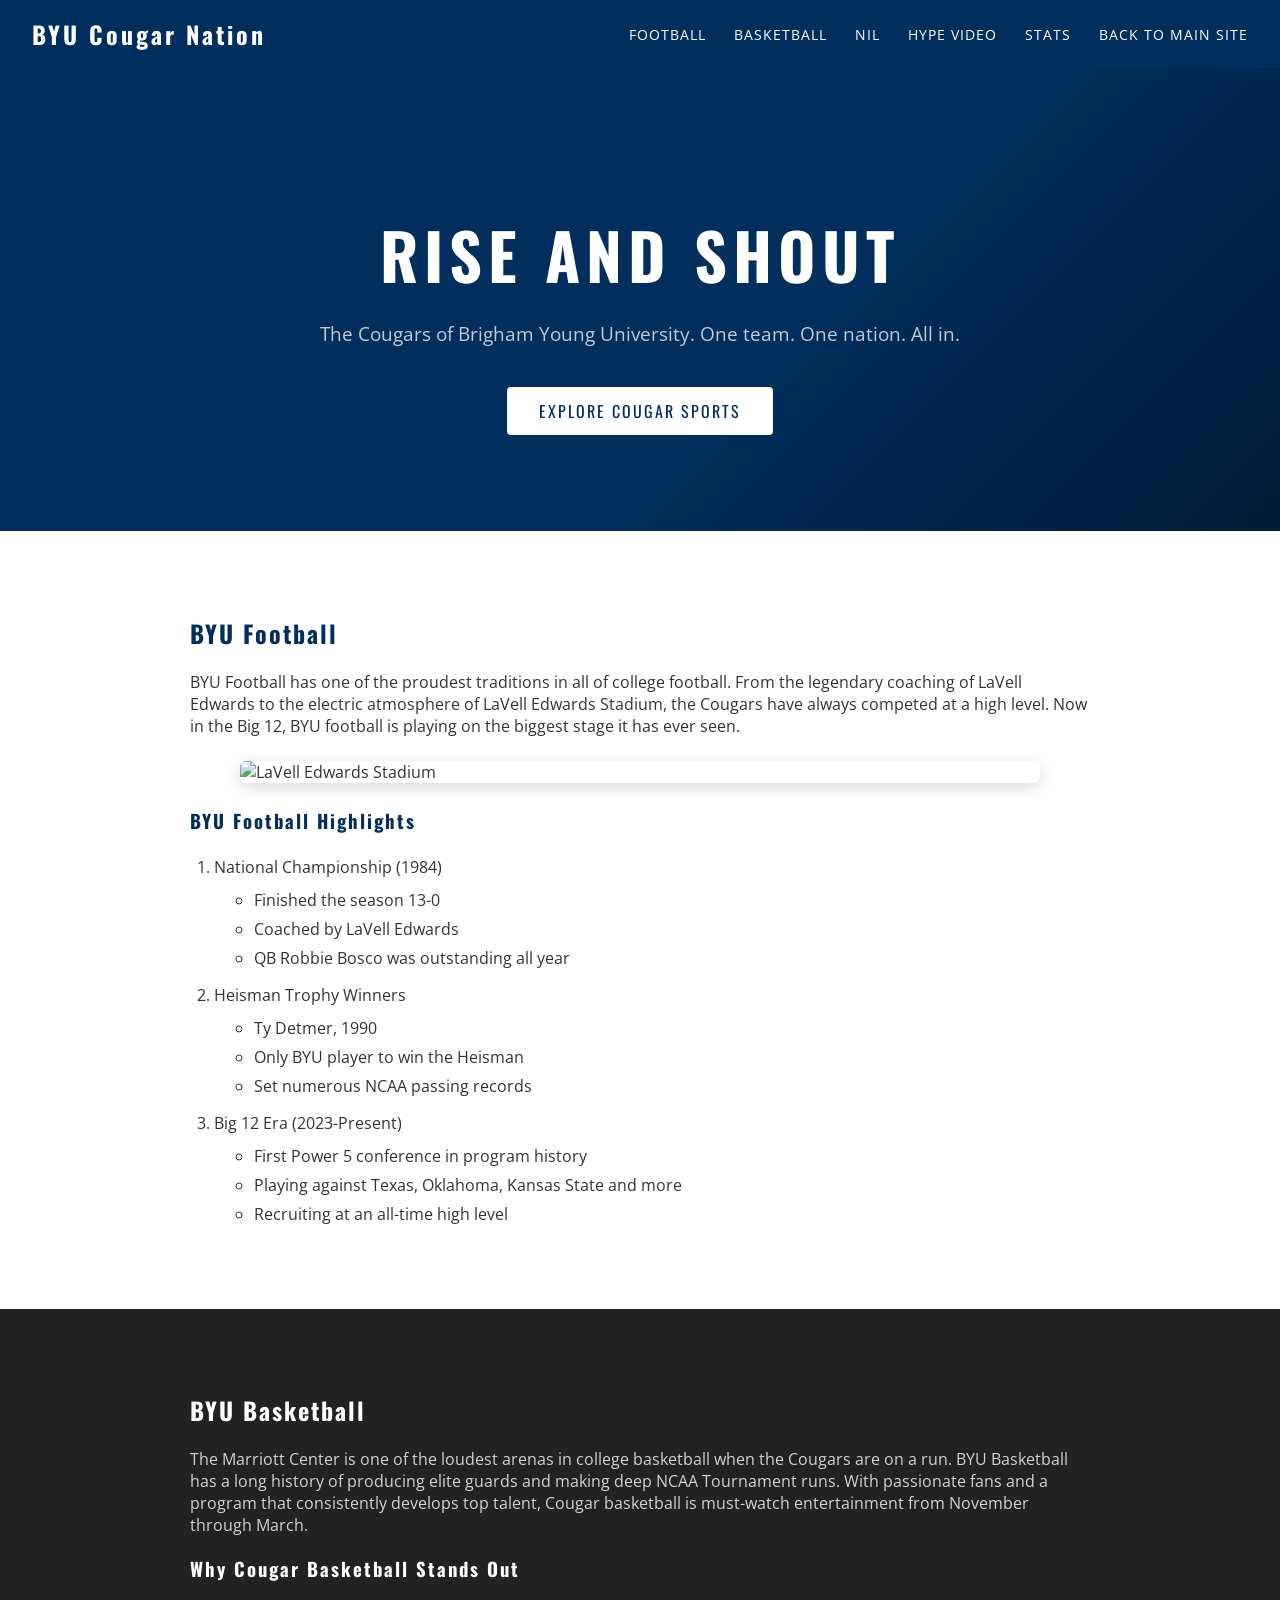
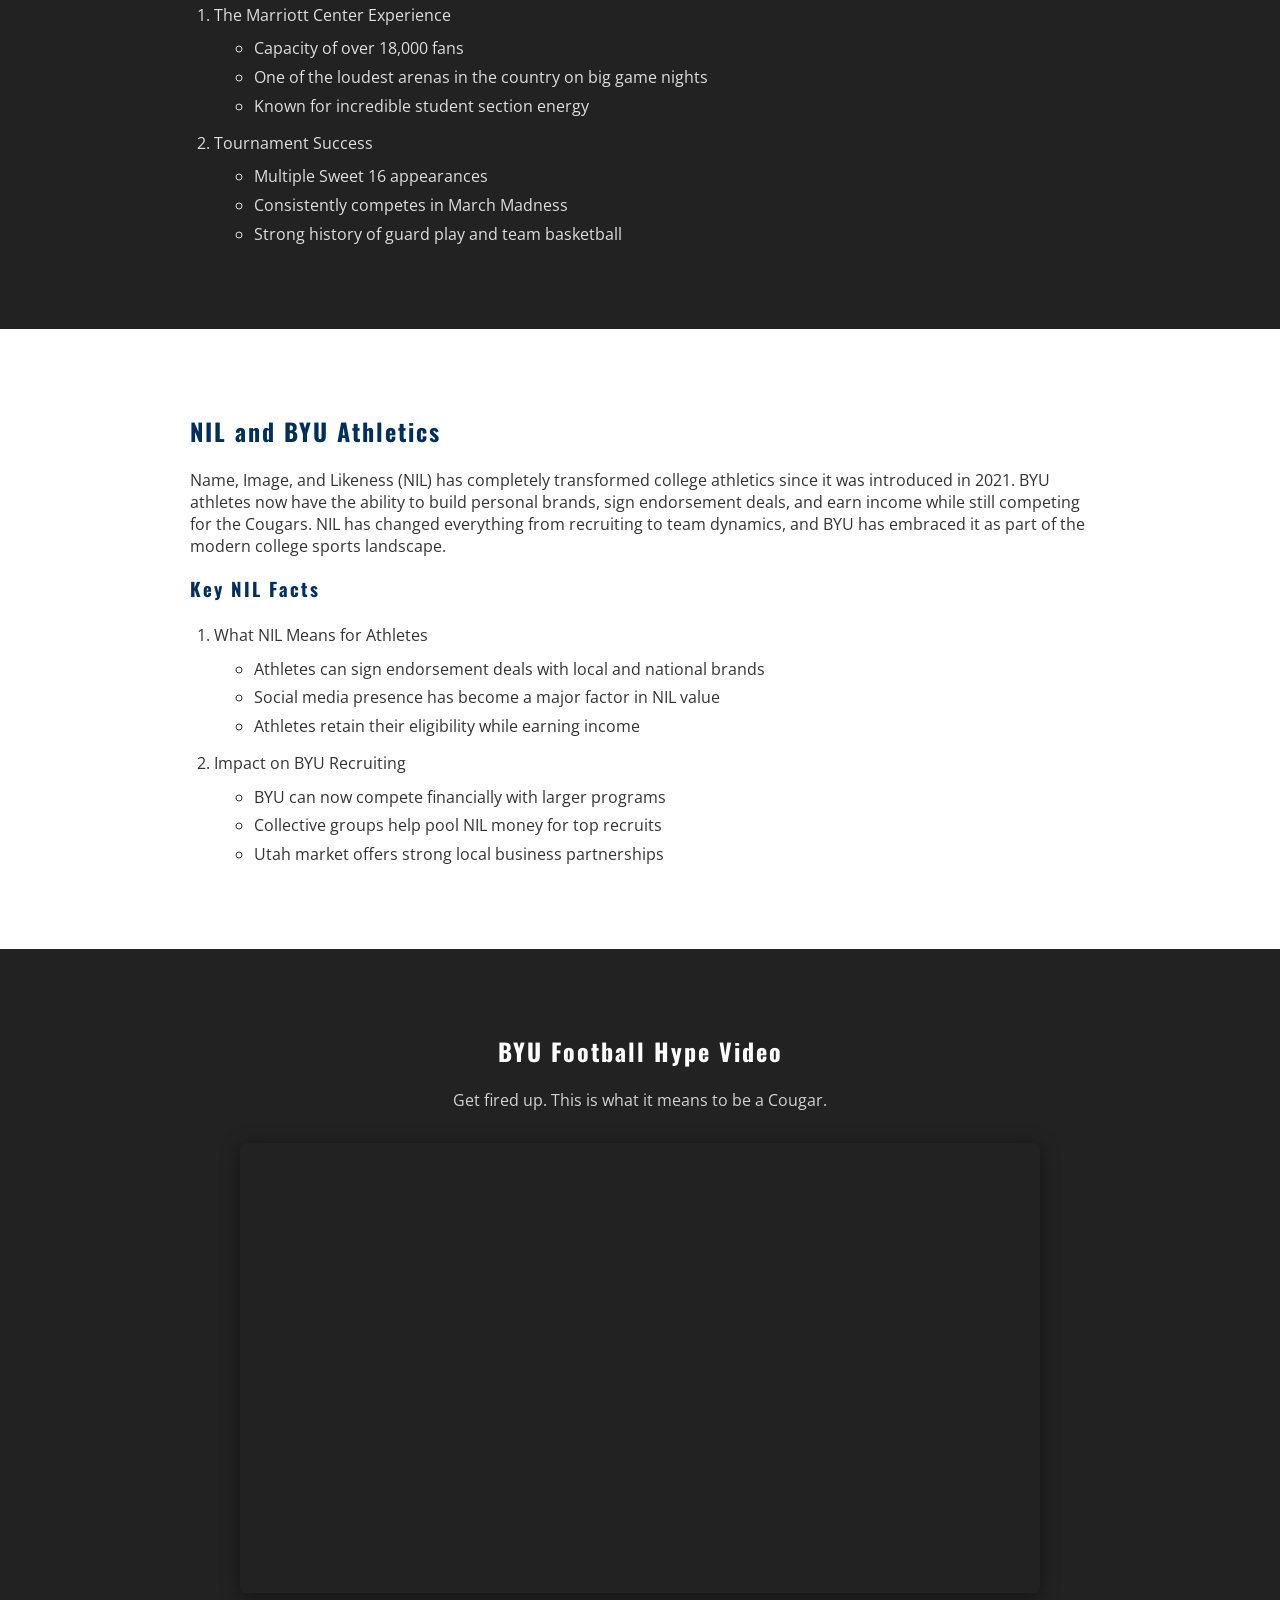
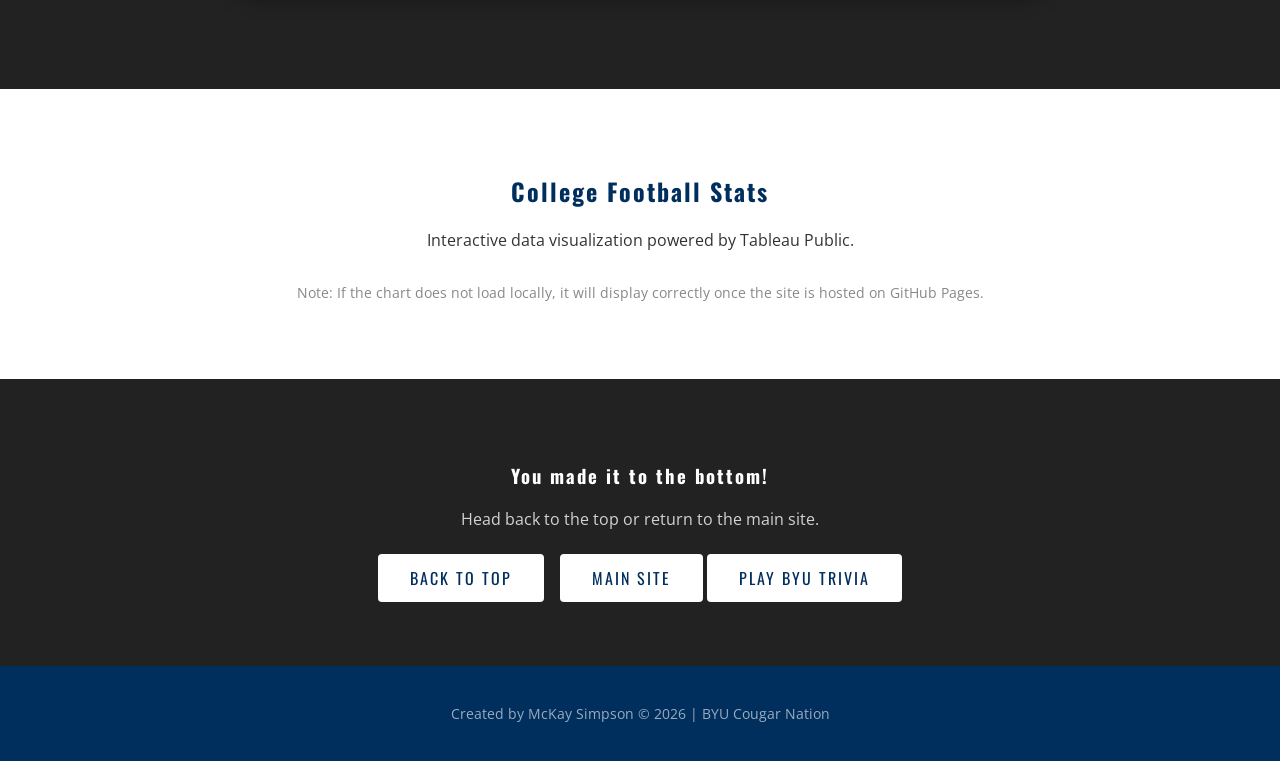
==== Scratch-Page/byusports.html @ 27149e24 "Initial commit - BYU Sports website" ====
<!DOCTYPE html>
<html lang="en">
<head>
    <meta charset="UTF-8">
    <meta name="viewport" content="width=device-width, initial-scale=1.0">
    <title>BYU Cougar Nation - McKay Simpson</title>
    <link rel="stylesheet" href="scratch.css">
</head>
<body>

    <!-- Navigation Bar -->
    <div class="navbar" id="top">
        <h1 class="nav-title">BYU Cougar Nation</h1>
        <div class="nav-links">
            <a href="#football">Football</a>
            <a href="#basketball">Basketball</a>
            <a href="#nil">NIL</a>
            <a href="#video">Hype Video</a>
            <a href="#tableau">Stats</a>
            <a href="index.html">Back to Main Site</a>
        </div>
    </div>

    <!-- Hero Section -->
    <div class="hero" id="hero">
        <div class="hero-content">
            <h1>RISE AND SHOUT</h1>
            <p>The Cougars of Brigham Young University. One team. One nation. All in.</p>
            <a href="#football" class="hero-btn">Explore Cougar Sports</a>
        </div>
    </div>

    <!-- Football Section -->
    <div class="section" id="football">
        <div class="section-inner">
            <h2>BYU Football</h2>
            <p>
                BYU Football has one of the proudest traditions in all of college football. From the legendary coaching of LaVell Edwards
                to the electric atmosphere of LaVell Edwards Stadium, the Cougars have always competed at a high level.
                Now in the Big 12, BYU football is playing on the biggest stage it has ever seen.
            </p>

            <img src="stadium.jpg"
                 alt="LaVell Edwards Stadium" class="section-img">

            <h3>BYU Football Highlights</h3>

            <!-- Ordered list with embedded unordered list -->
            <ol class="highlight-list">
                <li>
                    National Championship (1984)
                    <ul>
                        <li>Finished the season 13-0</li>
                        <li>Coached by LaVell Edwards</li>
                        <li>QB Robbie Bosco was outstanding all year</li>
                    </ul>
                </li>
                <li>
                    Heisman Trophy Winners
                    <ul>
                        <li>Ty Detmer, 1990</li>
                        <li>Only BYU player to win the Heisman</li>
                        <li>Set numerous NCAA passing records</li>
                    </ul>
                </li>
                <li>
                    Big 12 Era (2023-Present)
                    <ul>
                        <li>First Power 5 conference in program history</li>
                        <li>Playing against Texas, Oklahoma, Kansas State and more</li>
                        <li>Recruiting at an all-time high level</li>
                    </ul>
                </li>
            </ol>
        </div>
    </div>

    <!-- Basketball Section -->
    <div class="section section-dark" id="basketball">
        <div class="section-inner">
            <h2>BYU Basketball</h2>
            <p>
                The Marriott Center is one of the loudest arenas in college basketball when the Cougars are on a run.
                BYU Basketball has a long history of producing elite guards and making deep NCAA Tournament runs.
                With passionate fans and a program that consistently develops top talent, Cougar basketball
                is must-watch entertainment from November through March.
            </p>

            <h3>Why Cougar Basketball Stands Out</h3>
            <ol class="highlight-list">
                <li>
                    The Marriott Center Experience
                    <ul>
                        <li>Capacity of over 18,000 fans</li>
                        <li>One of the loudest arenas in the country on big game nights</li>
                        <li>Known for incredible student section energy</li>
                    </ul>
                </li>
                <li>
                    Tournament Success
                    <ul>
                        <li>Multiple Sweet 16 appearances</li>
                        <li>Consistently competes in March Madness</li>
                        <li>Strong history of guard play and team basketball</li>
                    </ul>
                </li>
            </ol>
        </div>
    </div>

    <!-- NIL Section -->
    <div class="section" id="nil">
        <div class="section-inner">
            <h2>NIL and BYU Athletics</h2>
            <p>
                Name, Image, and Likeness (NIL) has completely transformed college athletics since it was introduced in 2021.
                BYU athletes now have the ability to build personal brands, sign endorsement deals, and earn income
                while still competing for the Cougars. NIL has changed everything from recruiting to team dynamics,
                and BYU has embraced it as part of the modern college sports landscape.
            </p>
            <h3>Key NIL Facts</h3>
            <ol class="highlight-list">
                <li>
                    What NIL Means for Athletes
                    <ul>
                        <li>Athletes can sign endorsement deals with local and national brands</li>
                        <li>Social media presence has become a major factor in NIL value</li>
                        <li>Athletes retain their eligibility while earning income</li>
                    </ul>
                </li>
                <li>
                    Impact on BYU Recruiting
                    <ul>
                        <li>BYU can now compete financially with larger programs</li>
                        <li>Collective groups help pool NIL money for top recruits</li>
                        <li>Utah market offers strong local business partnerships</li>
                    </ul>
                </li>
            </ol>
        </div>
    </div>

    <!-- YouTube Video Section -->
    <div class="section section-dark" id="video">
        <div class="section-inner text-center">
            <h2>BYU Football Hype Video</h2>
            <p>Get fired up. This is what it means to be a Cougar.</p>
            <div class="video-wrapper">
                <iframe
                    width="800"
                    height="450"
                    src="https://www.youtube.com/embed/2MyubjnPNsU"
                    title="BYU Football Hype Video"
                    frameborder="0"
                    allow="accelerometer; autoplay; clipboard-write; encrypted-media; gyroscope; picture-in-picture"
                    allowfullscreen>
                </iframe>
            </div>
        </div>
    </div>

    <!-- Tableau Section -->
    <div class="section" id="tableau">
        <div class="section-inner text-center">
            <h2>College Football Stats</h2>
            <p>Interactive data visualization powered by Tableau Public.</p>
            <div class="tableau-wrapper">
              <div class='tableauPlaceholder' id='viz1776394281268' style='position: relative'><noscript><a href='#'><img alt=' ' src='https:&#47;&#47;public.tableau.com&#47;static&#47;images&#47;9N&#47;9NSB24B4S&#47;1_rss.png' style='border: none' /></a></noscript><object class='tableauViz'  style='display:none;'><param name='host_url' value='https%3A%2F%2Fpublic.tableau.com%2F' /> <param name='embed_code_version' value='3' /> <param name='path' value='shared&#47;9NSB24B4S' /> <param name='toolbar' value='yes' /><param name='static_image' value='https:&#47;&#47;public.tableau.com&#47;static&#47;images&#47;9N&#47;9NSB24B4S&#47;1.png' /> <param name='animate_transition' value='yes' /><param name='display_static_image' value='yes' /><param name='display_spinner' value='yes' /><param name='display_overlay' value='yes' /><param name='display_count' value='yes' /><param name='language' value='en-US' /></object></div>                <script type='text/javascript'>                    var divElement = document.getElementById('viz1776394281268');                    var vizElement = divElement.getElementsByTagName('object')[0];                    if ( divElement.offsetWidth > 800 ) { vizElement.style.minWidth='1016px';vizElement.style.maxWidth='100%';vizElement.style.minHeight='1014px';vizElement.style.maxHeight=(divElement.offsetWidth*0.75)+'px';} else if ( divElement.offsetWidth > 500 ) { vizElement.style.minWidth='1016px';vizElement.style.maxWidth='100%';vizElement.style.minHeight='1014px';vizElement.style.maxHeight=(divElement.offsetWidth*0.75)+'px';} else { vizElement.style.minWidth='1016px';vizElement.style.maxWidth='100%';vizElement.style.minHeight='2050px';vizElement.style.maxHeight=(divElement.offsetWidth*1.77)+'px';}                     var scriptElement = document.createElement('script');                    scriptElement.src = 'https://public.tableau.com/javascripts/api/viz_v1.js';                    vizElement.parentNode.insertBefore(scriptElement, vizElement);                </script>
            </div>
            <p class="tableau-note">Note: If the chart does not load locally, it will display correctly once the site is hosted on GitHub Pages.</p>
        </div>
    </div>

    <!-- Back to Top Anchor -->
    <div class="section section-dark text-center">
        <div class="section-inner">
            <h3>You made it to the bottom!</h3>
            <p>Head back to the top or return to the main site.</p>
            <a href="#top" class="hero-btn">Back to Top</a>
            &nbsp;&nbsp;
            <a href="index.html" class="hero-btn">Main Site</a>
            <a href="../Web-App/trivia.html" class="hero-btn">Play BYU Trivia</a>
        </div>
    </div>

    <!-- Footer -->
    <div class="footer">
        <p>Created by McKay Simpson &copy; 2026 | BYU Cougar Nation</p>
    </div>

</body>
</html>
---- Scratch-Page/scratch.css ----
/* ================================
   BYU Cougar Nation - Scratch CSS
   Created by McKay Simpson
   ================================ */

/* Font import */
@import url('https://fonts.googleapis.com/css2?family=Oswald:wght@400;700&family=Open+Sans:wght@400;600&display=swap');

/* Root variables */
:root {
    --byu-navy: #002E5D;
    --byu-white: #FFFFFF;
    --byu-light-gray: #f4f4f4;
    --byu-dark-gray: #222222;
    --accent: #4a90d9;
}

/* ---- Base Styles ---- */
body {
    font-family: 'Open Sans', sans-serif;
    font-size: 16px;
    color: #333;
    margin: 0;
    padding: 0;
    background-color: var(--byu-light-gray);
}

h1, h2, h3 {
    font-family: 'Oswald', sans-serif;
    color: var(--byu-navy);
    letter-spacing: 2px;
}

a {
    color: var(--accent);
    text-decoration: none;
}

a:hover {
    text-decoration: underline;
    color: var(--byu-navy);
}

/* ---- Navbar ---- */
.navbar {
    background-color: var(--byu-navy);
    display: flex;
    justify-content: space-between;
    align-items: center;
    padding: 1rem 2rem;
    position: sticky;
    top: 0;
    z-index: 100;
}

.nav-title {
    color: var(--byu-white);
    font-family: 'Oswald', sans-serif;
    font-size: 1.5rem;
    margin: 0;
    letter-spacing: 3px;
}

.nav-links a {
    color: var(--byu-white);
    margin-left: 1.5rem;
    font-family: 'Open Sans', sans-serif;
    font-size: 0.9rem;
    text-transform: uppercase;
    letter-spacing: 1px;
}

.nav-links a:hover {
    color: var(--accent);
    text-decoration: none;
}

/* ---- Hero Section ---- */
.hero {
    background-color: var(--byu-navy);
    background-image: linear-gradient(135deg, #002E5D 60%, #001a36 100%);
    color: var(--byu-white);
    text-align: center;
    padding: 6rem 2rem;
}

.hero h1 {
    font-family: 'Oswald', sans-serif;
    font-size: 4rem;
    color: var(--byu-white);
    letter-spacing: 6px;
    margin-bottom: 1rem;
}

.hero p {
    font-size: 1.2rem;
    color: rgba(255,255,255,0.75);
    margin-bottom: 2rem;
}

.hero-btn {
    background-color: var(--byu-white);
    color: var(--byu-navy);
    font-family: 'Oswald', sans-serif;
    font-size: 1rem;
    letter-spacing: 2px;
    text-transform: uppercase;
    padding: 0.75rem 2rem;
    border-radius: 4px;
    text-decoration: none;
    display: inline-block;
    margin-top: 0.5rem;
    transition: background-color 0.2s;
}

.hero-btn:hover {
    background-color: var(--accent);
    color: var(--byu-white);
    text-decoration: none;
}

/* ---- Sections ---- */
.section {
    padding: 4rem 2rem;
    background-color: var(--byu-white);
}

.section-dark {
    background-color: var(--byu-dark-gray);
    color: var(--byu-white);
}

.section-dark h2,
.section-dark h3 {
    color: var(--byu-white);
}

.section-dark p {
    color: rgba(255,255,255,0.8);
}

.section-inner {
    max-width: 900px;
    margin: 0 auto;
}

.text-center {
    text-align: center;
}

/* ---- Images ---- */
.section-img {
    width: 100%;
    max-width: 800px;
    display: block;
    margin: 1.5rem auto;
    border-radius: 6px;
    box-shadow: 0 4px 16px rgba(0,0,0,0.15);
}

/* ---- Lists ---- */
.highlight-list {
    font-family: 'Open Sans', sans-serif;
    font-size: 1rem;
    line-height: 1.8;
    color: #333;
    padding-left: 1.5rem;
}

.section-dark .highlight-list {
    color: rgba(255,255,255,0.85);
}

.highlight-list ul {
    margin-top: 0.3rem;
    margin-bottom: 0.5rem;
}

/* ---- Video ---- */
.video-wrapper {
    display: flex;
    justify-content: center;
    margin: 2rem 0;
}

.video-wrapper iframe {
    max-width: 100%;
    border-radius: 6px;
    box-shadow: 0 4px 20px rgba(0,0,0,0.4);
}

/* ---- Tableau ---- */
.tableau-wrapper {
    margin: 2rem auto;
    max-width: 900px;
}

.tableau-note {
    font-size: 0.85rem;
    color: #888;
    margin-top: 0.5rem;
}

/* ---- Footer ---- */
.footer {
    background-color: var(--byu-navy);
    color: rgba(255,255,255,0.6);
    text-align: center;
    padding: 1.5rem;
    font-family: 'Open Sans', sans-serif;
    font-size: 0.9rem;
}
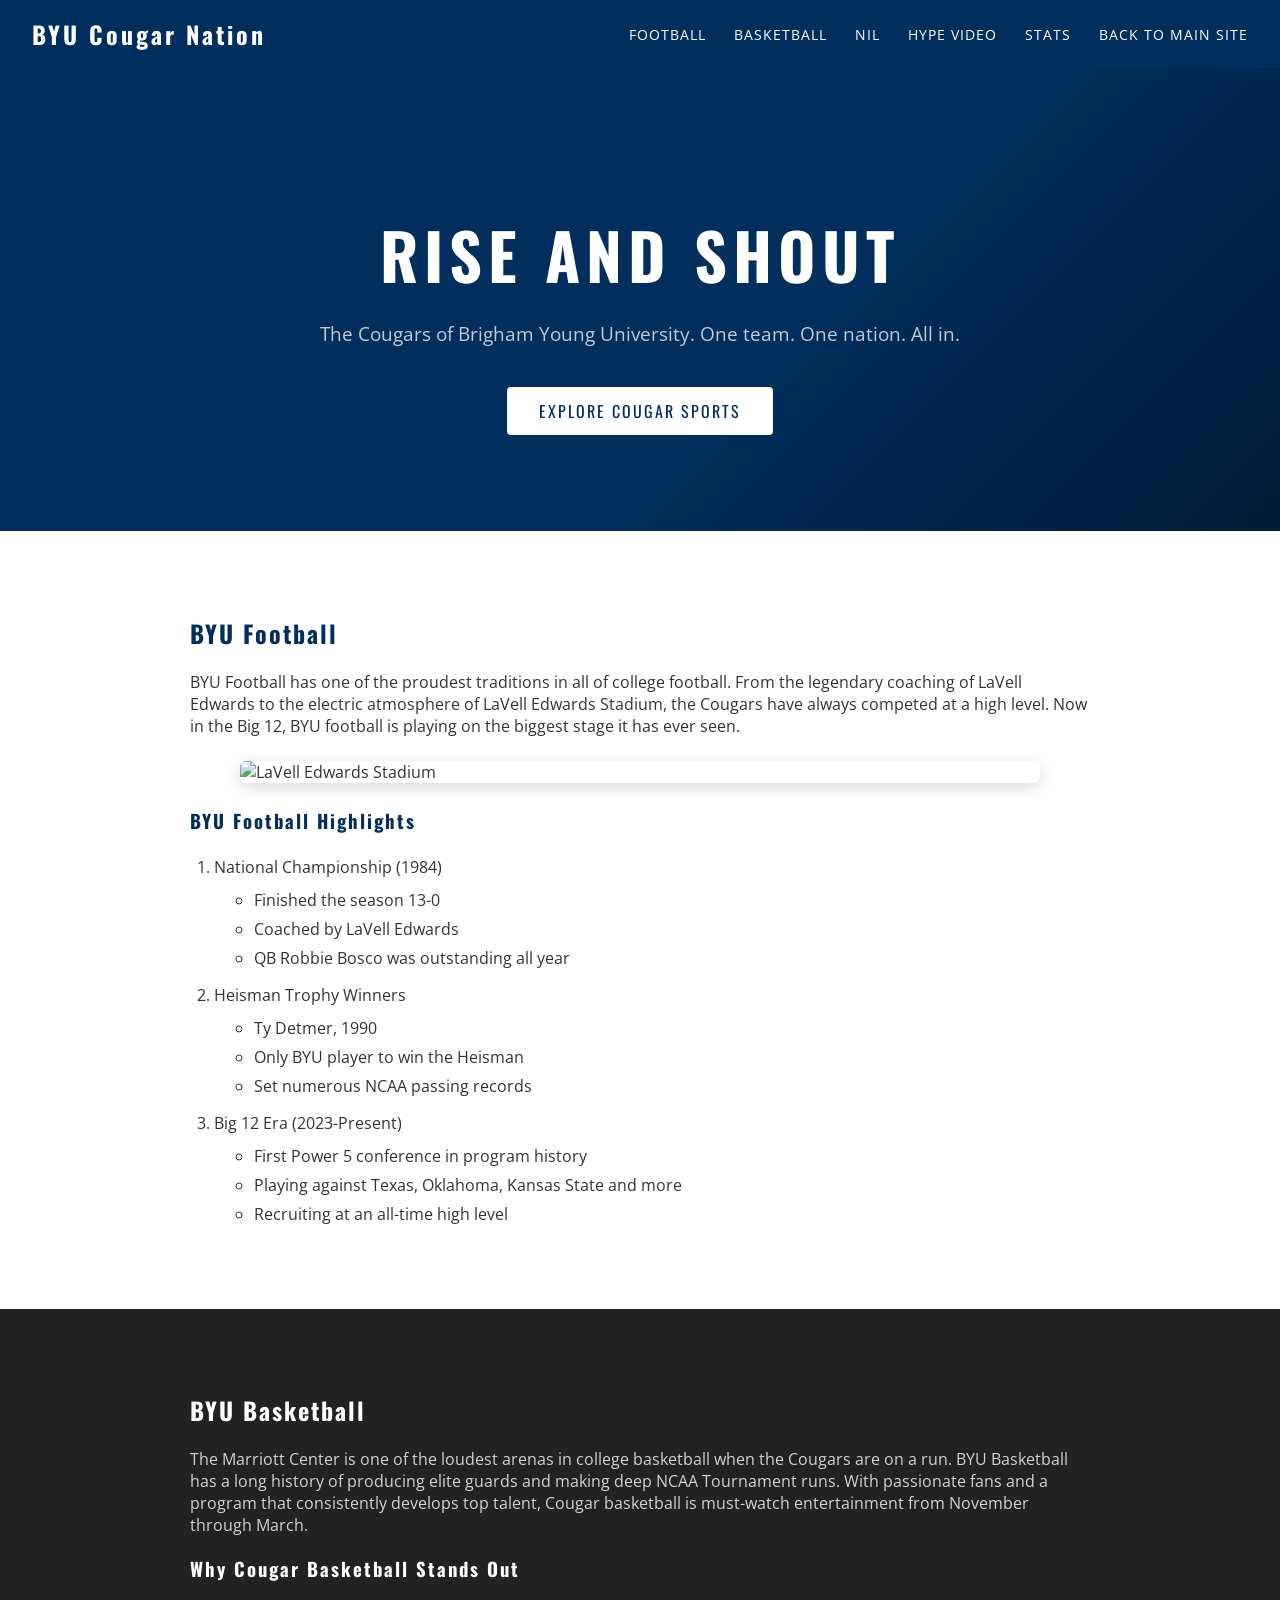
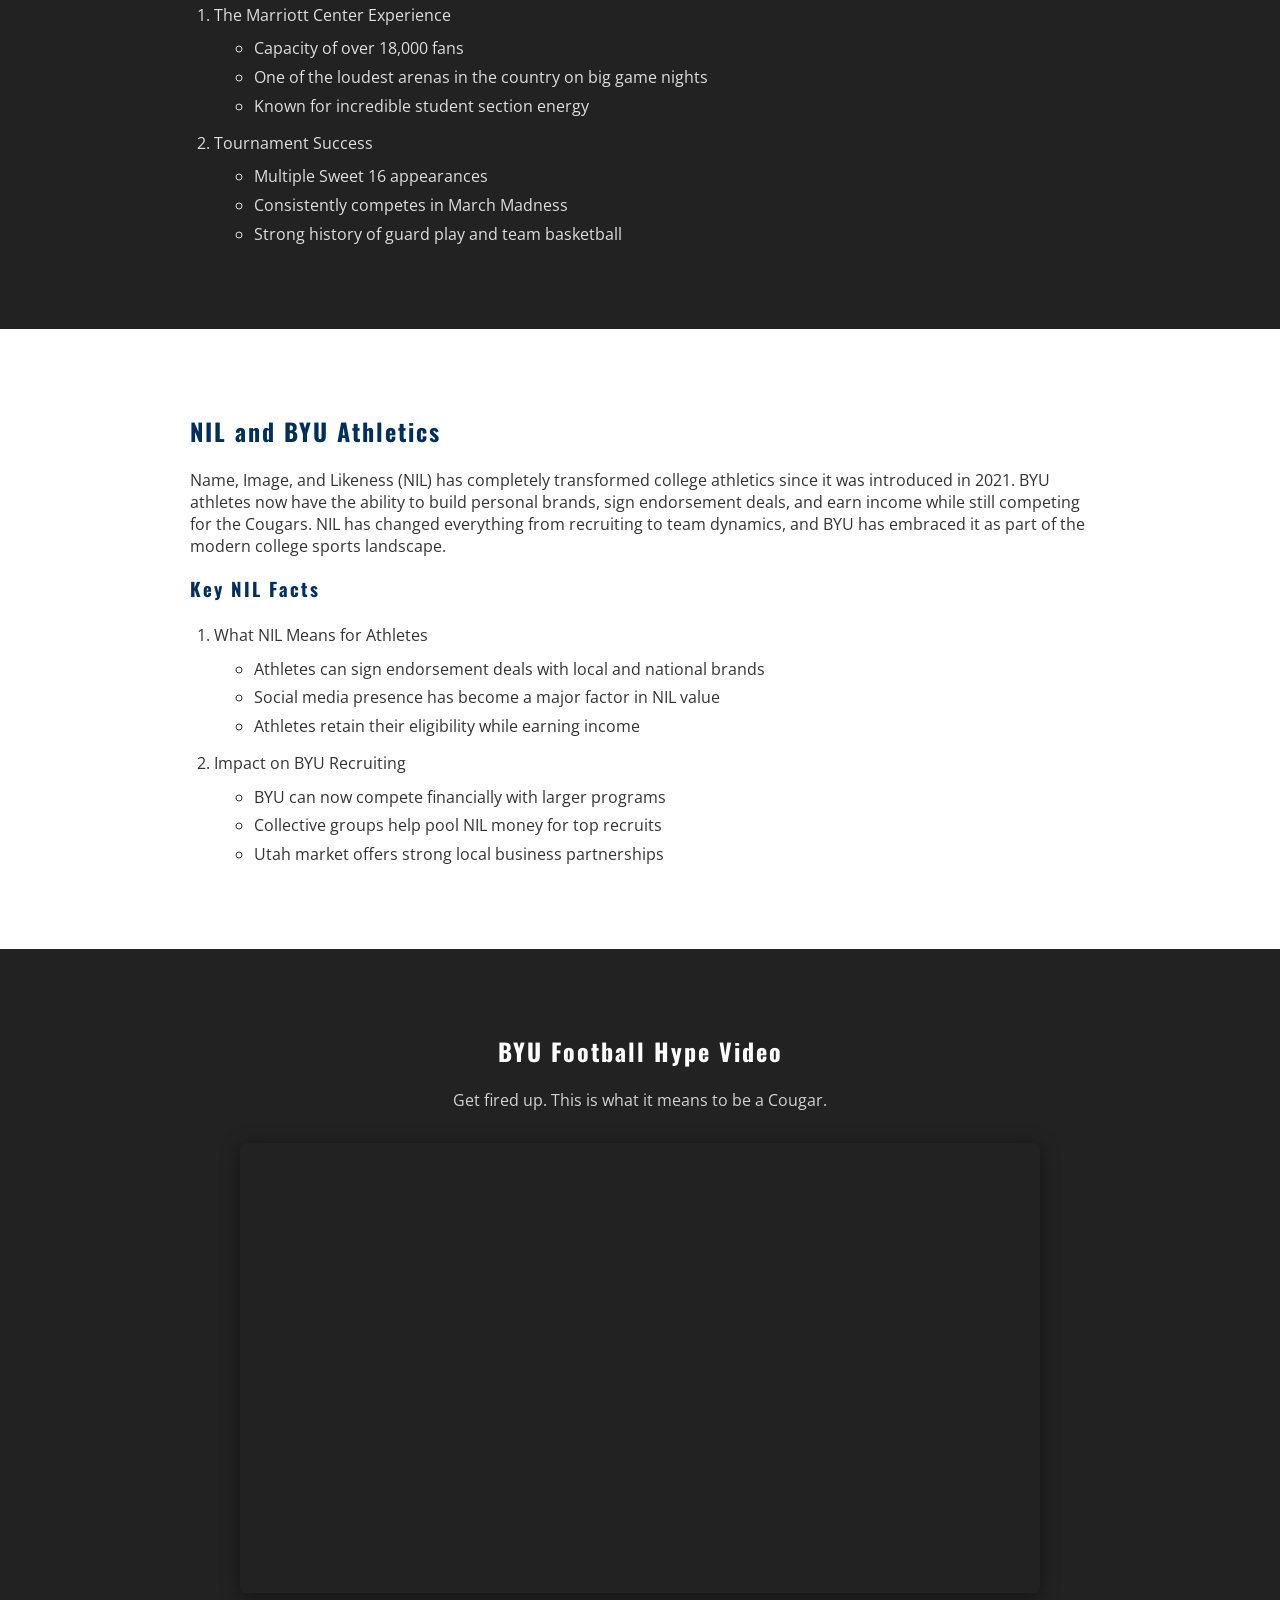
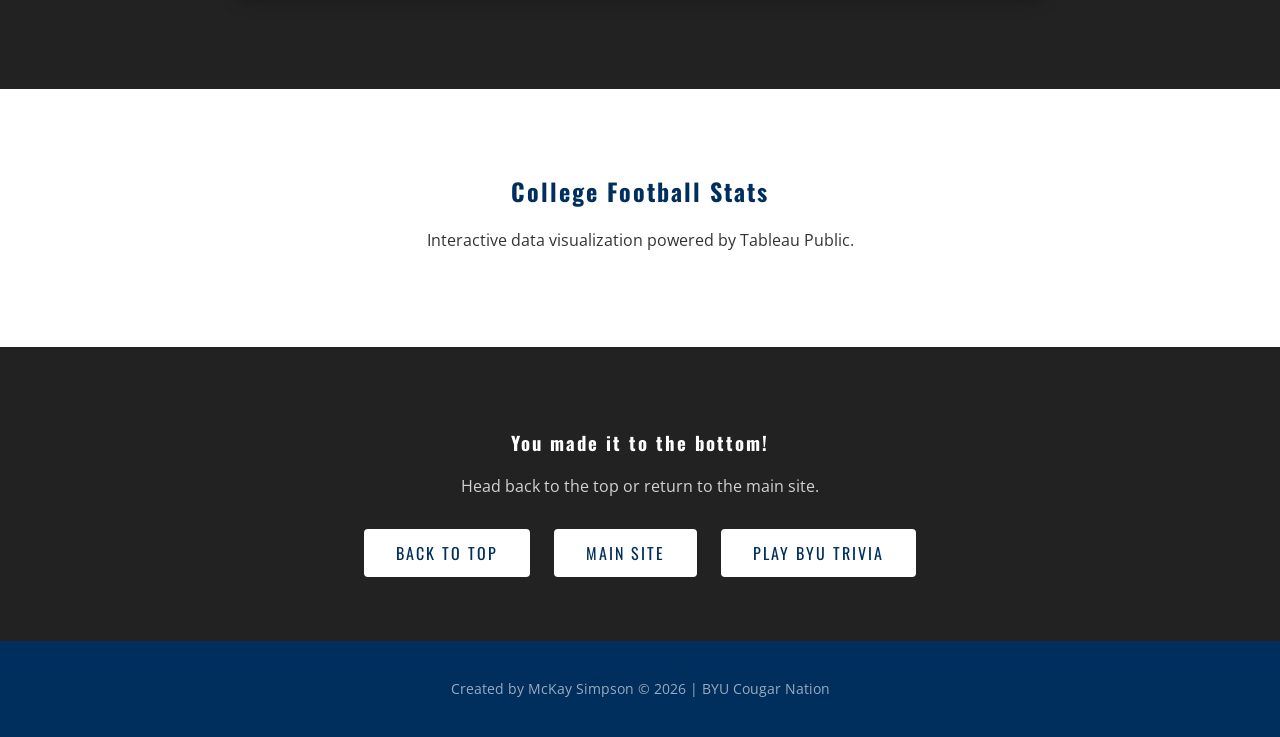
==== commit 2812d463: "Fix links and button layout" ====
--- a/Scratch-Page/byusports.html
+++ b/Scratch-Page/byusports.html
@@ -40,7 +40,7 @@
                 Now in the Big 12, BYU football is playing on the biggest stage it has ever seen.
             </p>
 
-            <img src="stadium.jpg"
+            <img src="https://upload.wikimedia.org/wikipedia/commons/thumb/b/b6/LaVell_Edwards_Stadium_2018.jpg/1280px-LaVell_Edwards_Stadium_2018.jpg"
                  alt="LaVell Edwards Stadium" class="section-img">
 
             <h3>BYU Football Highlights</h3>
@@ -149,7 +149,7 @@
                 <iframe
                     width="800"
                     height="450"
-                    src="https://www.youtube.com/embed/2MyubjnPNsU"
+                    src="https://www.youtube.com/embed/MrzP6EGI6hg"
                     title="BYU Football Hype Video"
                     frameborder="0"
                     allow="accelerometer; autoplay; clipboard-write; encrypted-media; gyroscope; picture-in-picture"
@@ -165,9 +165,37 @@
             <h2>College Football Stats</h2>
             <p>Interactive data visualization powered by Tableau Public.</p>
             <div class="tableau-wrapper">
-              <div class='tableauPlaceholder' id='viz1776394281268' style='position: relative'><noscript><a href='#'><img alt=' ' src='https:&#47;&#47;public.tableau.com&#47;static&#47;images&#47;9N&#47;9NSB24B4S&#47;1_rss.png' style='border: none' /></a></noscript><object class='tableauViz'  style='display:none;'><param name='host_url' value='https%3A%2F%2Fpublic.tableau.com%2F' /> <param name='embed_code_version' value='3' /> <param name='path' value='shared&#47;9NSB24B4S' /> <param name='toolbar' value='yes' /><param name='static_image' value='https:&#47;&#47;public.tableau.com&#47;static&#47;images&#47;9N&#47;9NSB24B4S&#47;1.png' /> <param name='animate_transition' value='yes' /><param name='display_static_image' value='yes' /><param name='display_spinner' value='yes' /><param name='display_overlay' value='yes' /><param name='display_count' value='yes' /><param name='language' value='en-US' /></object></div>                <script type='text/javascript'>                    var divElement = document.getElementById('viz1776394281268');                    var vizElement = divElement.getElementsByTagName('object')[0];                    if ( divElement.offsetWidth > 800 ) { vizElement.style.minWidth='1016px';vizElement.style.maxWidth='100%';vizElement.style.minHeight='1014px';vizElement.style.maxHeight=(divElement.offsetWidth*0.75)+'px';} else if ( divElement.offsetWidth > 500 ) { vizElement.style.minWidth='1016px';vizElement.style.maxWidth='100%';vizElement.style.minHeight='1014px';vizElement.style.maxHeight=(divElement.offsetWidth*0.75)+'px';} else { vizElement.style.minWidth='1016px';vizElement.style.maxWidth='100%';vizElement.style.minHeight='2050px';vizElement.style.maxHeight=(divElement.offsetWidth*1.77)+'px';}                     var scriptElement = document.createElement('script');                    scriptElement.src = 'https://public.tableau.com/javascripts/api/viz_v1.js';                    vizElement.parentNode.insertBefore(scriptElement, vizElement);                </script>
+                <div class='tableauPlaceholder' id='viz1713300000000' style='position: relative'>
+                    <noscript>
+                        <a href='#'>
+                            <img alt='College Football Stats' src='https://public.tableau.com/static/images/dashboard.png' style='border: none' />
+                        </a>
+                    </noscript>
+                    <object class='tableauViz' style='display:none;'>
+                        <param name='host_url' value='https%3A%2F%2Fpublic.tableau.com%2F' />
+                        <param name='embed_code_version' value='3' />
+                        <param name='site_root' value='' />
+                        <param name='name' value='CFBStats2023/Dashboard1' />
+                        <param name='tabs' value='no' />
+                        <param name='toolbar' value='yes' />
+                        <param name='animate_transition' value='yes' />
+                        <param name='display_static_image' value='yes' />
+                        <param name='display_spinner' value='yes' />
+                        <param name='display_overlay' value='yes' />
+                        <param name='display_count' value='yes' />
+                        <param name='language' value='en-US' />
+                    </object>
+                </div>
+                <script type='text/javascript'>
+                    var divElement = document.getElementById('viz1713300000000');
+                    var vizElement = divElement.getElementsByTagName('object')[0];
+                    vizElement.style.width='100%';
+                    vizElement.style.height=(divElement.offsetWidth*0.75)+'px';
+                    var scriptElement = document.createElement('script');
+                    scriptElement.src = 'https://public.tableau.com/javascripts/api/viz_v1.js';
+                    vizElement.parentNode.insertBefore(scriptElement, vizElement);
+                </script>
             </div>
-            <p class="tableau-note">Note: If the chart does not load locally, it will display correctly once the site is hosted on GitHub Pages.</p>
         </div>
     </div>
 
@@ -176,10 +204,11 @@
         <div class="section-inner">
             <h3>You made it to the bottom!</h3>
             <p>Head back to the top or return to the main site.</p>
-            <a href="#top" class="hero-btn">Back to Top</a>
-            &nbsp;&nbsp;
-            <a href="index.html" class="hero-btn">Main Site</a>
-            <a href="../Web-App/trivia.html" class="hero-btn">Play BYU Trivia</a>
+            <div class="bottom-buttons">
+                <a href="#top" class="hero-btn">Back to Top</a>
+                <a href="../Bootstrap-Page/index.html" class="hero-btn">Main Site</a>
+                <a href="../Web-App/trivia.html" class="hero-btn">Play BYU Trivia</a>
+            </div>
         </div>
     </div>
 
--- a/Scratch-Page/scratch.css
+++ b/Scratch-Page/scratch.css
@@ -210,3 +210,12 @@
     font-family: 'Open Sans', sans-serif;
     font-size: 0.9rem;
 }
+
+/* Bottom buttons */
+.bottom-buttons {
+    display: flex;
+    justify-content: center;
+    gap: 1.5rem;
+    flex-wrap: wrap;
+    margin-top: 1.5rem;
+}
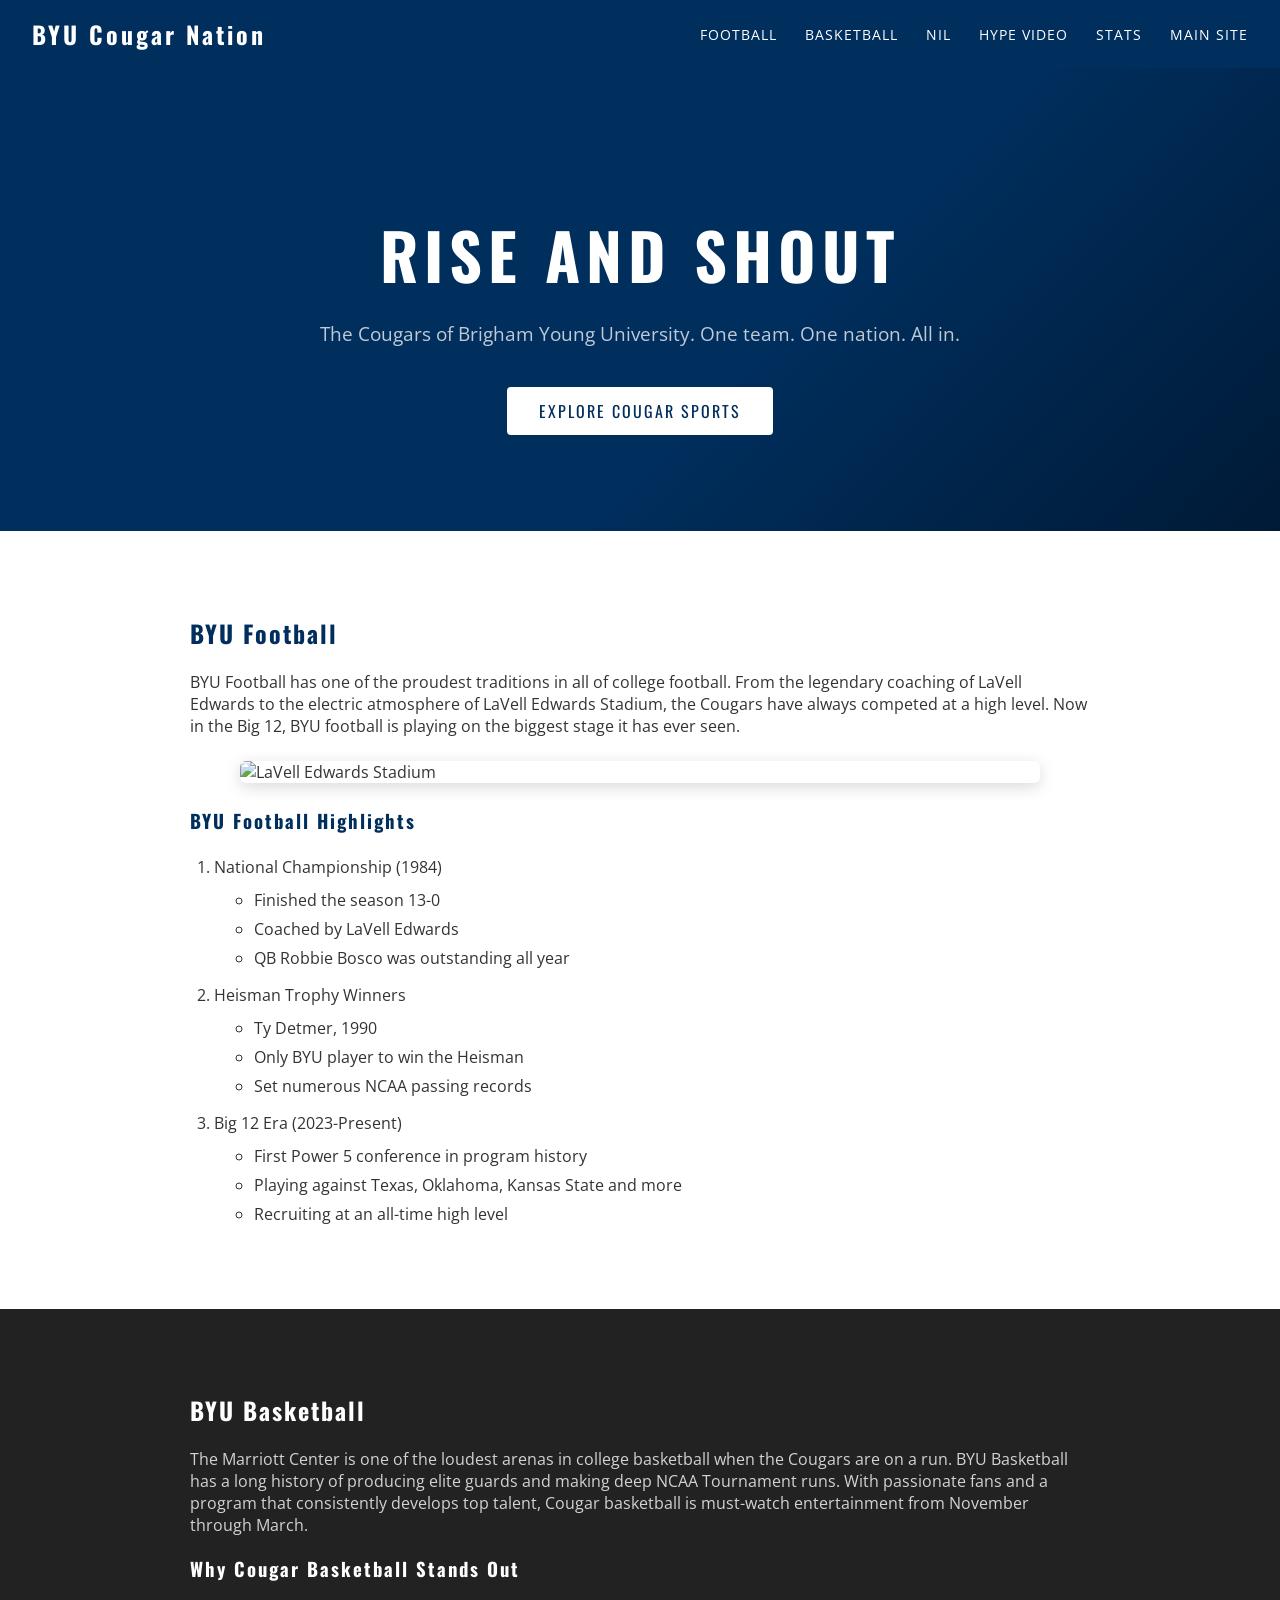
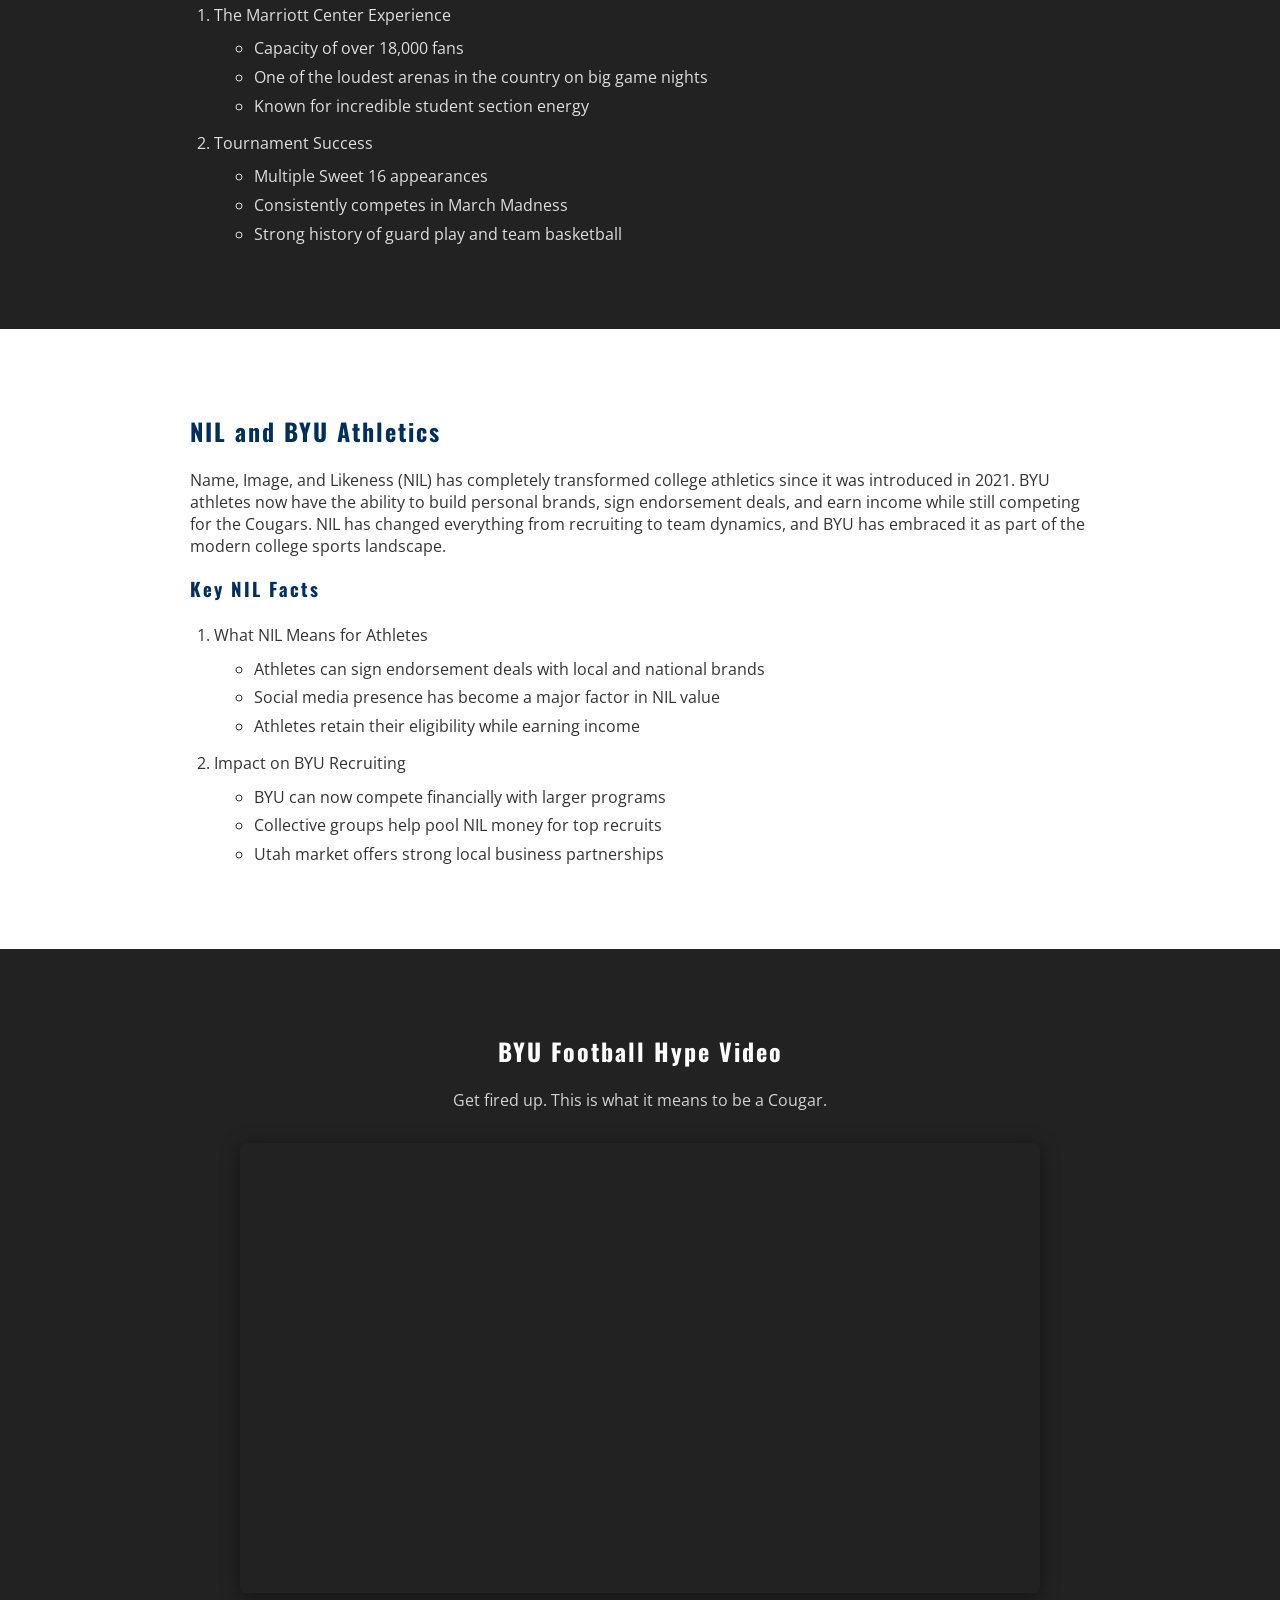
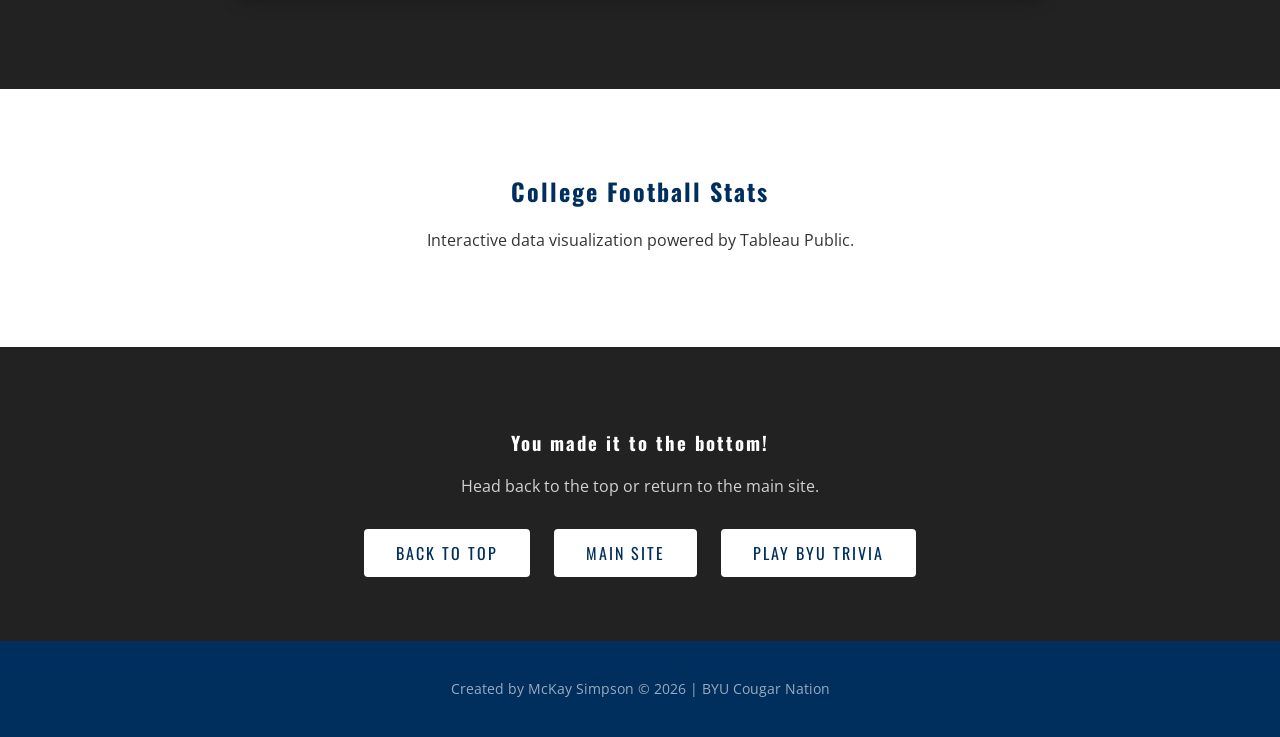
==== commit 149dc7a4: "Fix back to top, add nav links, update photos" ====
--- a/Scratch-Page/byusports.html
+++ b/Scratch-Page/byusports.html
@@ -6,10 +6,10 @@
     <title>BYU Cougar Nation - McKay Simpson</title>
     <link rel="stylesheet" href="scratch.css">
 </head>
-<body>
+<body id="top">
 
     <!-- Navigation Bar -->
-    <div class="navbar" id="top">
+    <div class="navbar">
         <h1 class="nav-title">BYU Cougar Nation</h1>
         <div class="nav-links">
             <a href="#football">Football</a>
@@ -17,7 +17,7 @@
             <a href="#nil">NIL</a>
             <a href="#video">Hype Video</a>
             <a href="#tableau">Stats</a>
-            <a href="index.html">Back to Main Site</a>
+            <a href="../Bootstrap-Page/index.html">Main Site</a>
         </div>
     </div>
 
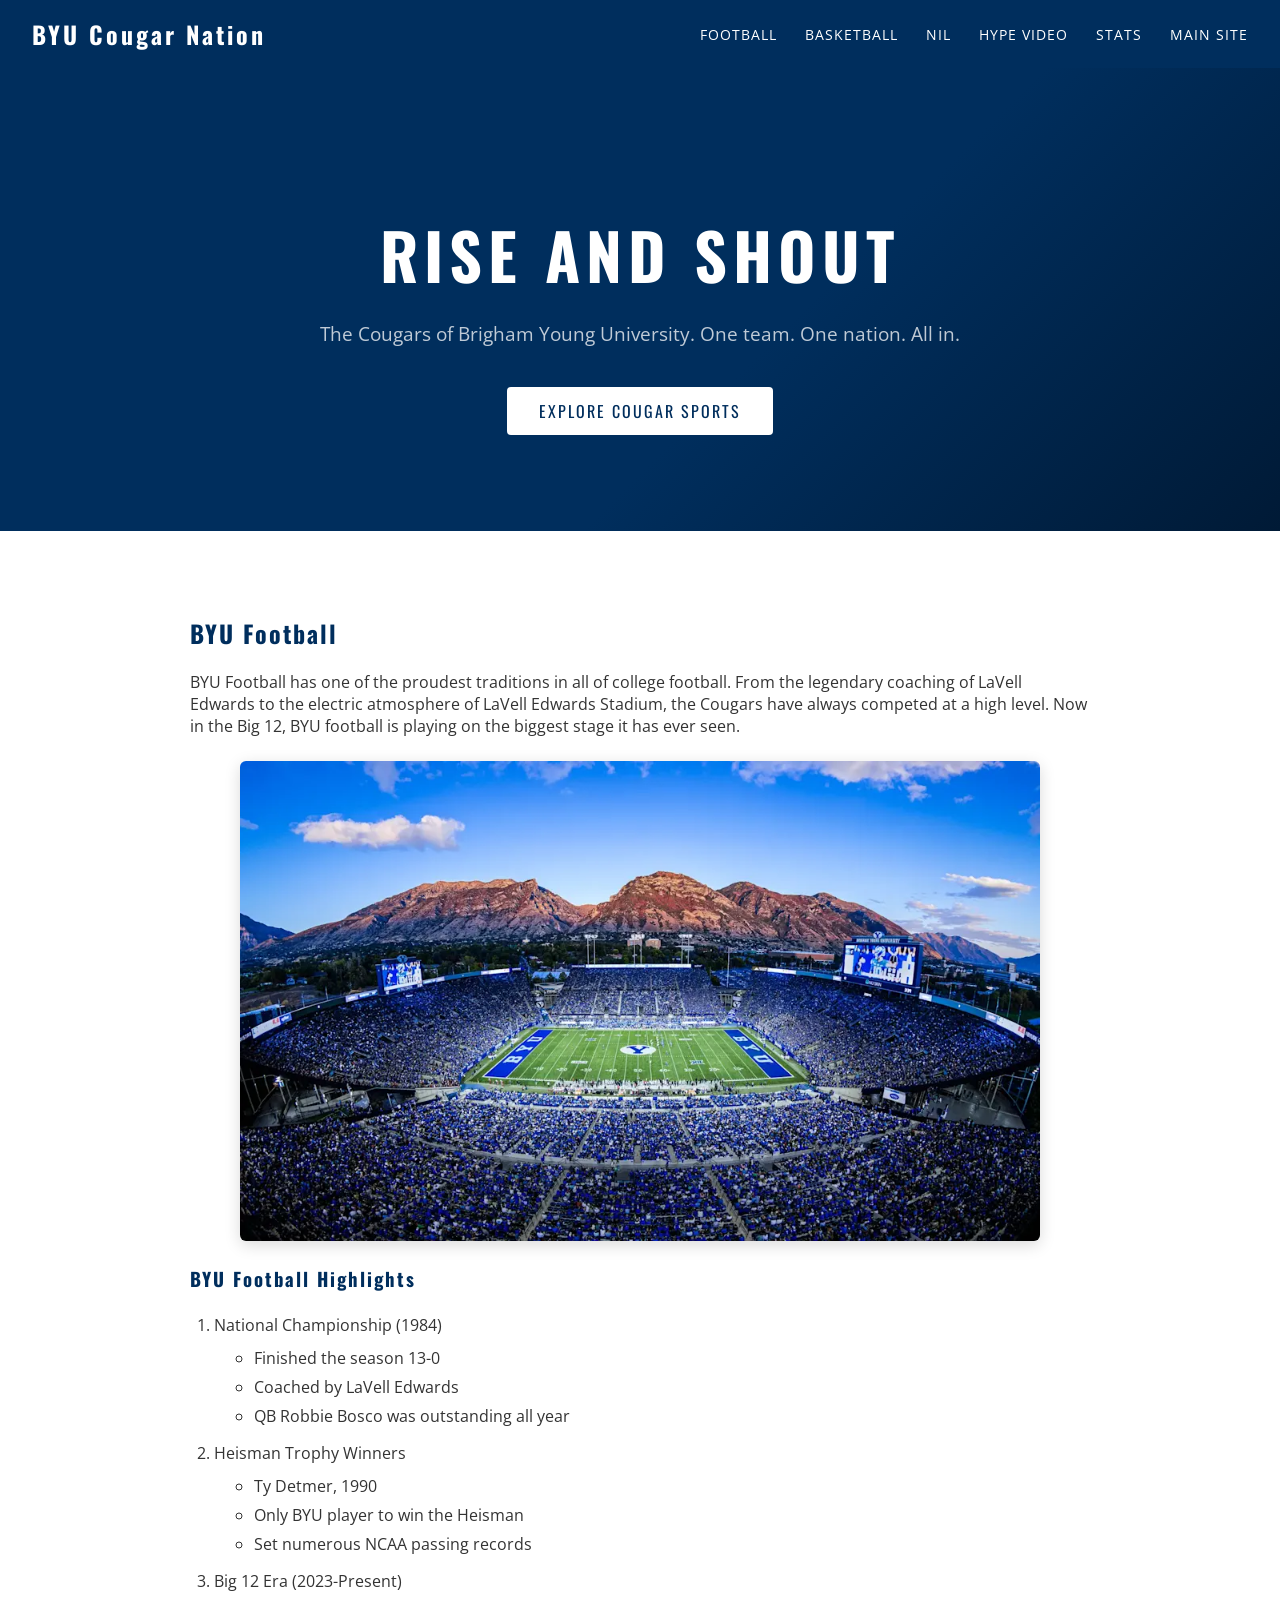
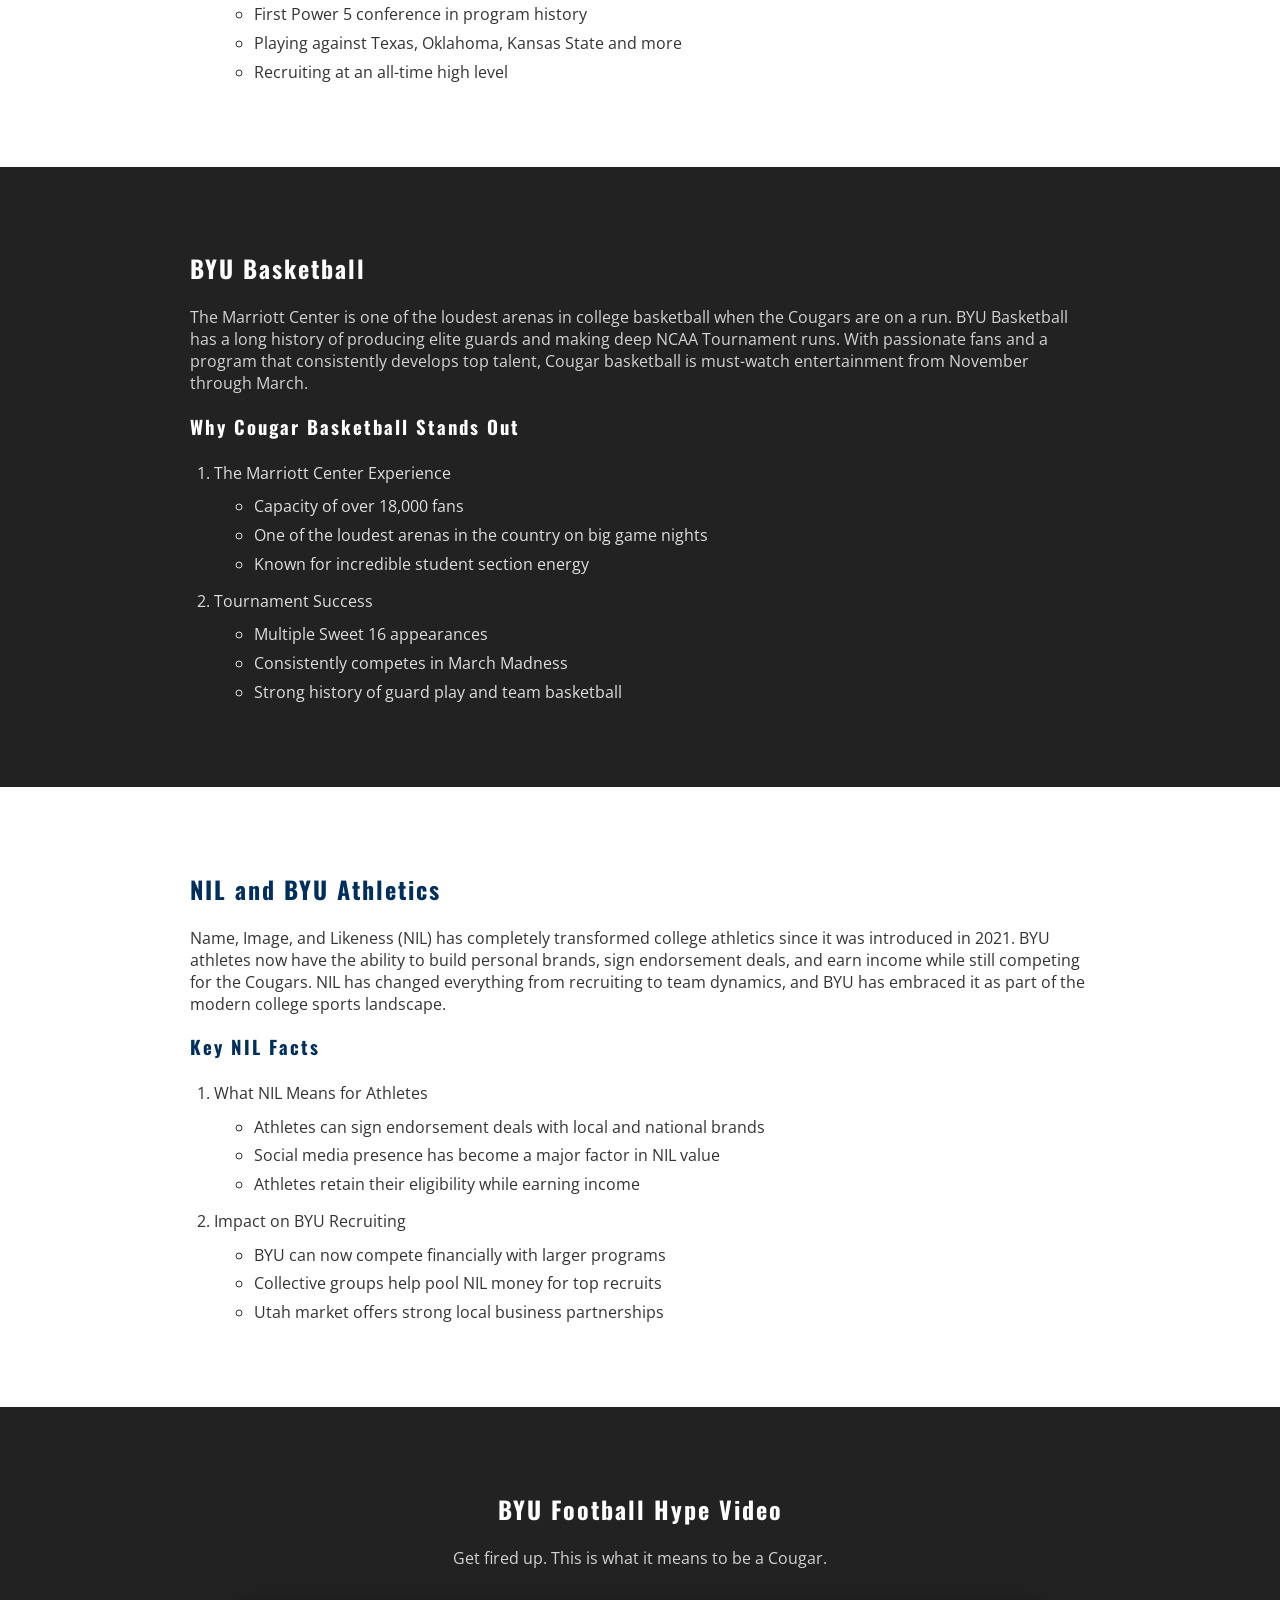
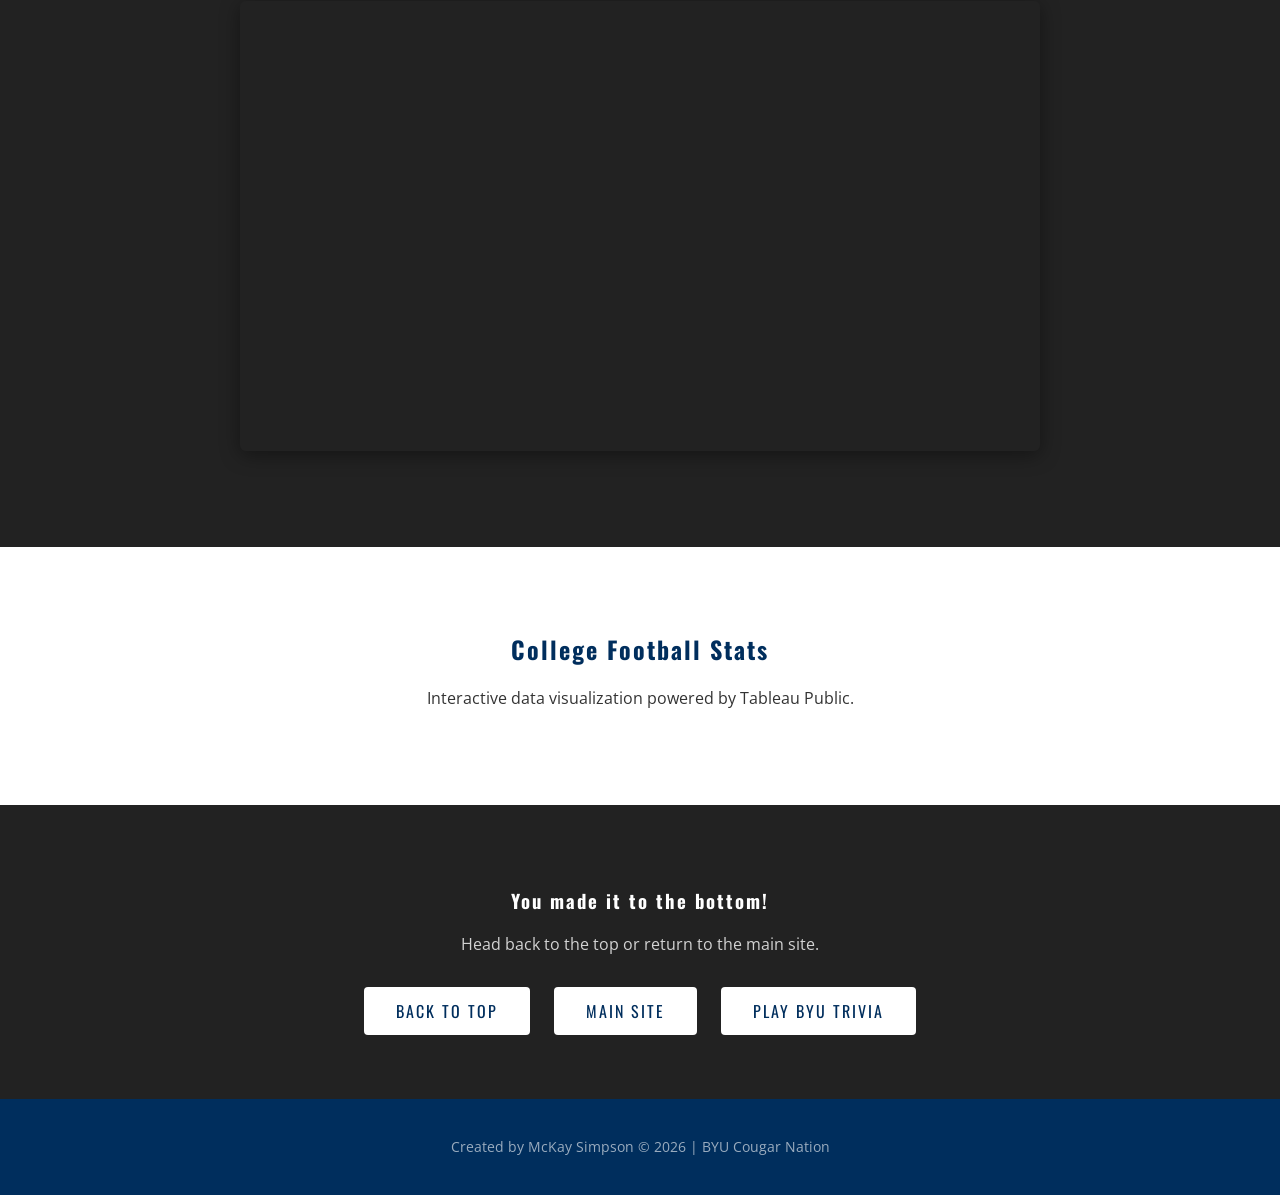
==== commit 259f7528: "Fix stadium image" ====
--- a/Scratch-Page/byusports.html
+++ b/Scratch-Page/byusports.html
@@ -40,8 +40,7 @@
                 Now in the Big 12, BYU football is playing on the biggest stage it has ever seen.
             </p>
 
-            <img src="https://upload.wikimedia.org/wikipedia/commons/thumb/b/b6/LaVell_Edwards_Stadium_2018.jpg/1280px-LaVell_Edwards_Stadium_2018.jpg"
-                 alt="LaVell Edwards Stadium" class="section-img">
+            <img src="stadium.jpg" alt="LaVell Edwards Stadium" class="section-img">
 
             <h3>BYU Football Highlights</h3>
 
